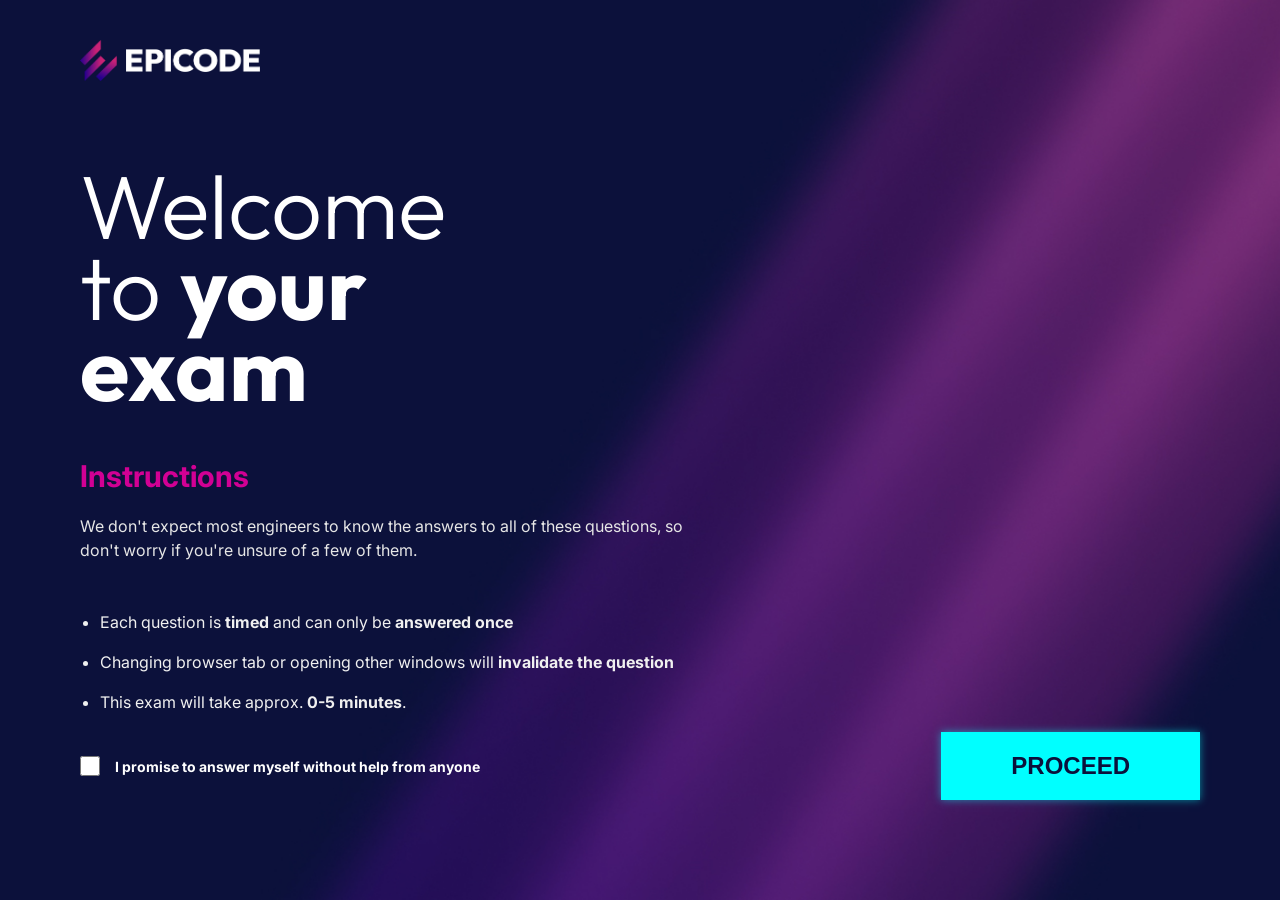
==== index.html @ 88450aad "title splitted in two rows" ====
<!doctype html>
<html lang="it">
  <head>
    <meta charset="UTF-8" />
    <meta name="viewport" content="width=device-width, initial-scale=1.0" />
    <link rel="stylesheet" href="./style.css" />
    <link rel="preconnect" href="https://fonts.googleapis.com" />
    <link rel="preconnect" href="https://fonts.gstatic.com" crossorigin />
    <link href="https://fonts.googleapis.com/css2?family=Inter:ital,opsz,wght@0,14..32,100..900;1,14..32,100..900&family=Outfit:wght@100..900&display=swap"
      rel="stylesheet"
    />
    <title>Epicode - Welcome to your exam</title>
  </head>

  <body>
    <header>
      <img src="./assets/epicode_logo.png" alt="Epicode logo" />
    </header>
    <main>
      <h1 class="welcome-title">Welcome to <span class="titleBold">your exam</span></h1>
      <h2>Instructions</h2>
      <p>
        We don't expect most engineers to know the answers to all of these
        questions, so don't worry if you're unsure of a few of them.
      </p>
      <ul>
        <li>
          Each question is <b>timed</b> and can only be <b>answered once</b>
        </li>
        <li>
          Changing browser tab or opening other windows will
          <b>invalidate the question</b>
        </li>
        <li>This exam will take approx. <b>0-5 minutes</b>.</li>
      </ul>
    </main>
    <div class="footerWelcome">
      <label>
        <input type="checkbox" id="promise"/>
        I promise to answer myself without help from anyone
      </label>
      <button id="proceed">PROCEED</button>
    </div>
    <script src="./welcome.js"></script>
  </body>
</html>
---- style.css ----
* {
  margin: 0;
  padding: 0;
  box-sizing: border-box;
}

/* BODY */

body {
  font-family: "Inter", sans-serif;
  background-color: #0b113b;
  background-image: url("./assets/bg.jpg");
  background-size: cover;
  background-position: center;
  color: white;
  min-height: 100vh;
  padding: 40px 80px;
  display: flex;
  flex-direction: column;
}

/* HEADER */

header img {
  width: 180px;
}

.titleBold{
  font-weight: 700;
}
/* MAIN */

main {
  width: 55%;
  max-width: 900px;
  margin-top: 80px;
}

/* TITOLI */
.welcome-title {
  font-family: "Outfit", sans-serif;
  font-size: 90px;
  font-weight: 300;
  line-height: 0.9;
  margin-bottom: 50px;
  width: 70%;
}

h1 strong {
  font-weight: 800;
}

h2 {
  color: #d20094;
  font-size: 30px;
  margin-bottom: 20px;
}

/* TESTI */

p {
  font-size: 16px;
  line-height: 1.5;
  margin-bottom: 50px;
  color: rgb(230, 230, 230);
}

/* LISTA */

ul {
  padding-left: 20px;
}

li {
  margin-bottom: 20px;
  font-size: 16px;
  color: rgb(240, 240, 240);
}

b {
  font-weight: 700;
}

/* BOTTOM SECTION */

.bottom-section {
  margin-top: auto;
  display: flex;
  justify-content: space-between;
  align-items: center;
  padding-bottom: 30px;
}

/* LABEL */

label {
  display: flex;
  align-items: center;
  gap: 15px;
  font-size: 14px;
  font-weight: 700;
}

/* CHECKBOX */

input[type="checkbox"] {
  width: 20px;
  height: 20px;
  accent-color: white;
}

/* BOTTONE PROCEED */

#proceed {
  background-color: #00ffff;
  color: #0b113b;
  border: none;
  padding: 20px 70px;
  font-size: 24px;
  font-weight: 700;
  cursor: pointer;
  box-shadow: 0 0 8px rgba(0, 255, 255, 0.5);
  transition: 0.2s;
}

/* HOVER */

#proceed:hover {
  transform: scale(1.03);
  box-shadow: 0 0 15px rgba(0, 255, 255, 0.7);
}

.answer-button {
  width: 100%;
  padding: 20px;
  border-radius: 40px;
  border: 2px solid rgba(255, 255, 255, 0.3);
  background: rgba(255, 255, 255, 0.05);
  color: white;
  font-size: 18px;
  font-weight: 600;
  cursor: pointer;
  transition: 0.2s;
}

.answer-button:hover {
  background: linear-gradient(90deg, #d20094, #900080);
  transform: scale(1.02);
  border-color: white;
}

#answers {
  display: flex;
  flex-direction: column;
  gap: 20px;
  margin-top: 50px;
}

.footerWelcome {
  display: flex;
  justify-content: space-between;
}
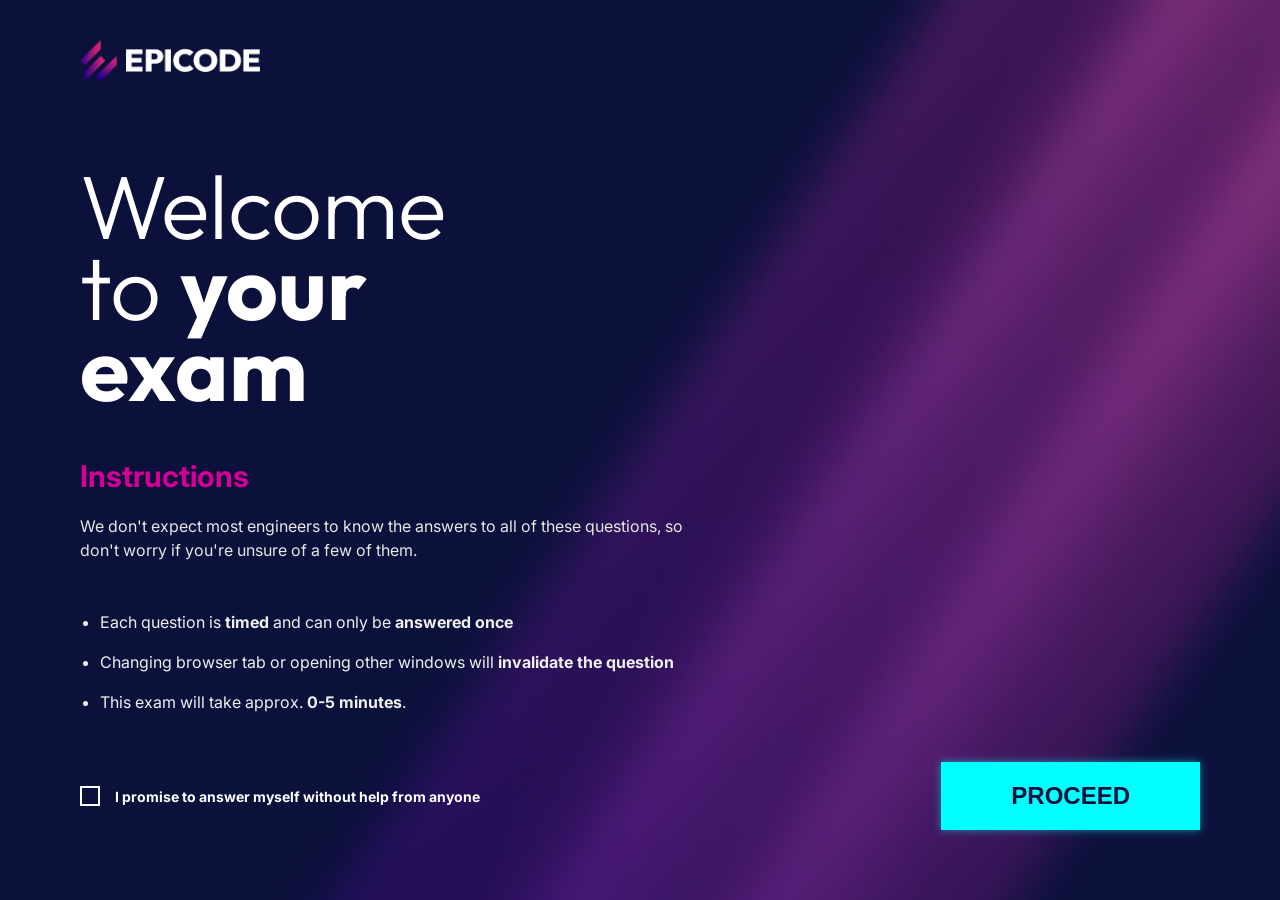
==== commit 72881c97: "background and small css tweaks" ====
--- a/index.html
+++ b/index.html
@@ -1,46 +1,57 @@
 <!doctype html>
 <html lang="it">
   <head>
-    <meta charset="UTF-8" />
-    <meta name="viewport" content="width=device-width, initial-scale=1.0" />
-    <link rel="stylesheet" href="./style.css" />
-    <link rel="preconnect" href="https://fonts.googleapis.com" />
+    <meta charset="UTF-8"/>
+    <meta name="viewport" content="width=device-width, initial-scale=1.0"/>
+    <link rel="preconnect" href="https://fonts.googleapis.com"/>
     <link rel="preconnect" href="https://fonts.gstatic.com" crossorigin />
     <link href="https://fonts.googleapis.com/css2?family=Inter:ital,opsz,wght@0,14..32,100..900;1,14..32,100..900&family=Outfit:wght@100..900&display=swap"
-      rel="stylesheet"
-    />
-    <title>Epicode - Welcome to your exam</title>
+      rel="stylesheet"/>
+    <link rel="stylesheet" href="./style.css"/>
+
+
+    <title>Epicode - Welcome to <span class="titleBold"> your exam</span></title>
   </head>
 
   <body>
     <header>
       <img src="./assets/epicode_logo.png" alt="Epicode logo" />
     </header>
+
     <main>
-      <h1 class="welcome-title">Welcome to <span class="titleBold">your exam</span></h1>
+      <h1 class="welcome-title">Welcome to <span>your exam</span></h1>
+
       <h2>Instructions</h2>
+
       <p>
         We don't expect most engineers to know the answers to all of these
         questions, so don't worry if you're unsure of a few of them.
       </p>
+
       <ul>
         <li>
           Each question is <b>timed</b> and can only be <b>answered once</b>
         </li>
+
         <li>
           Changing browser tab or opening other windows will
           <b>invalidate the question</b>
         </li>
+
         <li>This exam will take approx. <b>0-5 minutes</b>.</li>
       </ul>
     </main>
-    <div class="footerWelcome">
+
+    <div class="bottom-section">
       <label>
-        <input type="checkbox" id="promise"/>
+        <input type="checkbox" id="promise" />
+
         I promise to answer myself without help from anyone
       </label>
+
       <button id="proceed">PROCEED</button>
     </div>
+
     <script src="./welcome.js"></script>
   </body>
-</html>+</html>
--- a/style.css
+++ b/style.css
@@ -25,9 +25,6 @@
   width: 180px;
 }
 
-.titleBold{
-  font-weight: 700;
-}
 /* MAIN */
 
 main {
@@ -44,6 +41,10 @@
   line-height: 0.9;
   margin-bottom: 50px;
   width: 70%;
+}
+
+.welcome-title span{
+  font-weight: 700;
 }
 
 h1 strong {
@@ -90,6 +91,21 @@
   align-items: center;
   padding-bottom: 30px;
 }
+button {
+  background-color: #00ffff;
+  color: #0b113b;
+  border: none;
+  padding: 18px 60px;
+  font-size: 22px;
+  font-weight: 700;
+  cursor: pointer;
+  box-shadow: 0 0 8px rgba(0, 255, 255, 0.4);
+  transition: 0.2s;
+}
+button:hover {
+  transform: scale(1.03);
+  box-shadow: 0 0 15px rgba(0, 255, 255, 0.6);
+}
 
 /* LABEL */
 
@@ -107,6 +123,12 @@
   width: 20px;
   height: 20px;
   accent-color: white;
+  appearance: none;
+  border: solid white 2px;
+}
+
+input[type="checkbox"]:checked {
+  background-color: #00ffff;
 }
 
 /* BOTTONE PROCEED */
@@ -129,7 +151,6 @@
   transform: scale(1.03);
   box-shadow: 0 0 15px rgba(0, 255, 255, 0.7);
 }
-
 .answer-button {
   width: 100%;
   padding: 20px;
@@ -148,15 +169,9 @@
   transform: scale(1.02);
   border-color: white;
 }
-
 #answers {
   display: flex;
   flex-direction: column;
   gap: 20px;
   margin-top: 50px;
 }
-
-.footerWelcome {
-  display: flex;
-  justify-content: space-between;
-}
